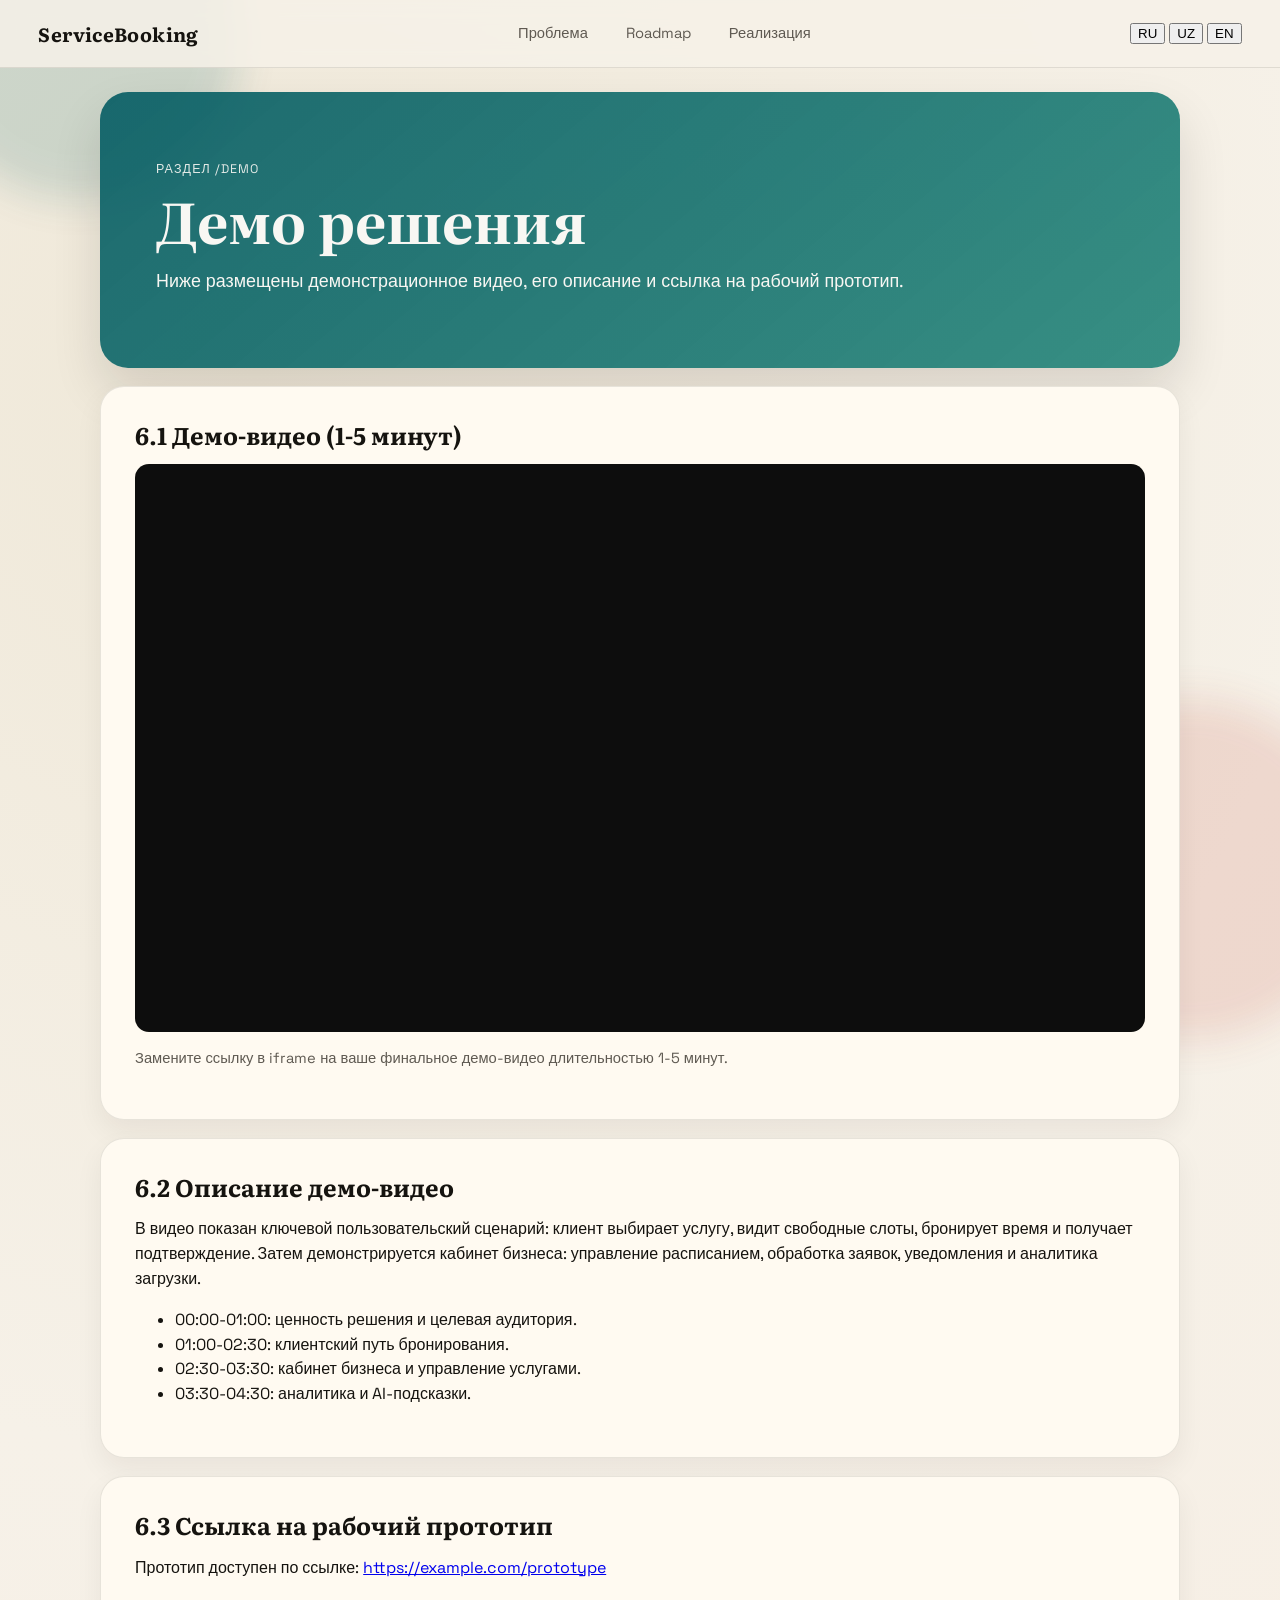
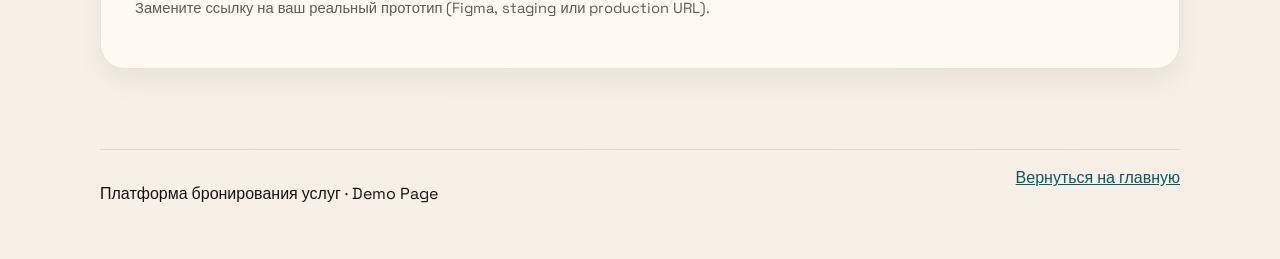
==== demo/index.html @ 70d302da "start" ====
<!doctype html>
<html lang="ru">
  <head>
    <meta charset="UTF-8" />
    <meta name="viewport" content="width=device-width, initial-scale=1.0" />
    <title data-i18n="demo.meta.title">Демо | Платформа бронирования услуг</title>
    <meta name="description" content="Демо-видео и рабочий прототип платформы бронирования услуг." data-i18n-content="demo.meta.description" />
    <link rel="preconnect" href="https://fonts.googleapis.com" />
    <link rel="preconnect" href="https://fonts.gstatic.com" crossorigin />
    <link
      href="https://fonts.googleapis.com/css2?family=Space+Grotesk:wght@400;500;600;700&family=Literata:opsz,wght@7..72,500;7..72,700&display=swap"
      rel="stylesheet"
    />
    <link rel="stylesheet" href="../assets/styles.css" />
  </head>
  <body>
    <div class="bg-shape bg-shape-a"></div>
    <div class="bg-shape bg-shape-b"></div>

    <header class="site-header compact">
      <a class="brand" href="../">ServiceBooking</a>
      <nav class="main-nav">
        <a href="../#problem" data-i18n="demo.nav.problem">Проблема</a>
        <a href="../#roadmap">Roadmap</a>
        <a href="../#implementation" data-i18n="demo.nav.implementation">Реализация</a>
      </nav>
      <div class="lang-switch" aria-label="Language switcher">
        <button class="lang-btn" data-lang="ru" type="button">RU</button>
        <button class="lang-btn" data-lang="uz" type="button">UZ</button>
        <button class="lang-btn" data-lang="en" type="button">EN</button>
      </div>
    </header>

    <main>
      <section class="hero reveal">
        <p class="eyebrow" data-i18n="demo.hero.eyebrow">Раздел /demo</p>
        <h1 data-i18n="demo.hero.title">Демо решения</h1>
        <p class="lead" data-i18n="demo.hero.lead">
          Ниже размещены демонстрационное видео, его описание и ссылка на рабочий прототип.
        </p>
      </section>

      <section class="card reveal">
        <h2 data-i18n="demo.video.h2">6.1 Демо-видео (1–5 минут)</h2>
        <div class="video-wrap">
          <iframe
            src="https://www.youtube.com/embed/dQw4w9WgXcQ"
            title="Демо-видео платформы"
            data-i18n-title="demo.video.iframeTitle"
            allow="accelerometer; autoplay; clipboard-write; encrypted-media; gyroscope; picture-in-picture; web-share"
            referrerpolicy="strict-origin-when-cross-origin"
            allowfullscreen
          ></iframe>
        </div>
        <p class="note" data-i18n="demo.video.note">
          Замените ссылку в iframe на ваше финальное демо-видео длительностью 1–5 минут.
        </p>
      </section>

      <section class="card reveal">
        <h2 data-i18n="demo.desc.h2">6.2 Описание демо-видео</h2>
        <p data-i18n="demo.desc.p">
          В видео показан ключевой пользовательский сценарий: клиент выбирает услугу, видит свободные слоты,
          бронирует время и получает подтверждение. Затем демонстрируется кабинет бизнеса: управление расписанием,
          обработка заявок, уведомления и аналитика загрузки.
        </p>
        <ul>
          <li data-i18n="demo.desc.l1">00:00–01:00: ценность решения и целевая аудитория.</li>
          <li data-i18n="demo.desc.l2">01:00–02:30: клиентский путь бронирования.</li>
          <li data-i18n="demo.desc.l3">02:30–03:30: кабинет бизнеса и управление услугами.</li>
          <li data-i18n="demo.desc.l4">03:30–04:30: аналитика и AI-подсказки.</li>
        </ul>
      </section>

      <section class="card reveal">
        <h2 data-i18n="demo.proto.h2">6.3 Ссылка на рабочий прототип</h2>
        <p data-i18n="demo.proto.p1">
          Прототип доступен по ссылке:
          <a href="https://example.com/prototype" target="_blank" rel="noreferrer">https://example.com/prototype</a>
        </p>
        <p class="note" data-i18n="demo.proto.note">Замените ссылку на ваш реальный прототип (Figma, staging или production URL).</p>
      </section>
    </main>

    <footer class="site-footer">
      <p data-i18n="demo.footer.p">Платформа бронирования услуг · Demo Page</p>
      <a href="../" data-i18n="demo.footer.back">Вернуться на главную</a>
    </footer>

    <script src="../assets/main.js"></script>
  </body>
</html>
---- assets/styles.css ----
:root {
  --bg: #f6f1e8;
  --ink: #15130f;
  --muted: #5f5a52;
  --card: #fffaf1;
  --accent: #045b62;
  --accent-2: #bf3f2f;
  --line: rgba(21, 19, 15, 0.1);
  --shadow: 0 24px 50px rgba(20, 12, 0, 0.12);
}

* {
  box-sizing: border-box;
}

html,
body {
  margin: 0;
  padding: 0;
}

body {
  font-family: "Space Grotesk", "Segoe UI", sans-serif;
  color: var(--ink);
  background: radial-gradient(circle at 20% 20%, #efe8d8 0%, #f6f1e8 60%, #f7efe5 100%);
  min-height: 100vh;
  line-height: 1.55;
  overflow-x: hidden;
}

.bg-shape {
  position: fixed;
  border-radius: 999px;
  filter: blur(20px);
  z-index: -1;
  opacity: 0.7;
}

.bg-shape-a {
  top: -120px;
  left: -80px;
  width: 320px;
  height: 320px;
  background: rgba(4, 91, 98, 0.22);
}

.bg-shape-b {
  right: -80px;
  bottom: -140px;
  width: 340px;
  height: 340px;
  background: rgba(191, 63, 47, 0.2);
}

.site-header {
  position: sticky;
  top: 0;
  backdrop-filter: blur(10px);
  background: rgba(246, 241, 232, 0.86);
  border-bottom: 1px solid var(--line);
  padding: 14px clamp(18px, 3vw, 40px);
  display: flex;
  justify-content: space-between;
  align-items: center;
  z-index: 20;
}

.brand {
  text-decoration: none;
  color: var(--ink);
  font-family: "Literata", serif;
  font-size: clamp(1.1rem, 1.5vw, 1.35rem);
  font-weight: 700;
  letter-spacing: 0.02em;
}

.main-nav {
  display: flex;
  gap: 12px;
  flex-wrap: wrap;
}

.main-nav a {
  color: var(--muted);
  text-decoration: none;
  font-size: 0.92rem;
  border: 1px solid transparent;
  border-radius: 999px;
  padding: 7px 12px;
  transition: 220ms ease;
}

.main-nav a:hover {
  color: var(--ink);
  border-color: var(--line);
  background: rgba(255, 250, 241, 0.8);
}

.demo-link {
  color: var(--card) !important;
  background: var(--accent);
}

main {
  width: min(1080px, 92vw);
  margin: 24px auto 80px;
  display: grid;
  gap: 18px;
}

.hero {
  background: linear-gradient(140deg, rgba(4, 91, 98, 0.9), rgba(8, 119, 107, 0.8));
  color: #f8f7f3;
  padding: clamp(28px, 5vw, 56px);
  border-radius: 28px;
  box-shadow: var(--shadow);
}

.eyebrow {
  text-transform: uppercase;
  letter-spacing: 0.09em;
  font-size: 0.78rem;
  margin-bottom: 6px;
  opacity: 0.9;
}

h1,
h2,
h3 {
  line-height: 1.2;
}

h1 {
  font-family: "Literata", serif;
  font-size: clamp(1.95rem, 4.4vw, 3.5rem);
  margin: 0;
}

.lead {
  max-width: 70ch;
  font-size: clamp(1rem, 1.4vw, 1.2rem);
  margin-top: 14px;
}

.hero-actions {
  display: flex;
  flex-wrap: wrap;
  gap: 12px;
  margin-top: 22px;
}

.btn {
  display: inline-block;
  border-radius: 999px;
  padding: 10px 18px;
  text-decoration: none;
  border: 1px solid transparent;
  font-weight: 600;
  transition: transform 180ms ease, background 180ms ease;
  cursor: pointer;
}

.btn:hover {
  transform: translateY(-2px);
}

.btn-primary {
  background: #f8f6ee;
  color: #0f2b2f;
}

.btn-ghost {
  color: var(--ink);
  background: transparent;
  border-color: var(--line);
}

.btn-small {
  font-size: 0.9rem;
  margin-top: 10px;
}

.card {
  border-radius: 24px;
  background: var(--card);
  border: 1px solid var(--line);
  padding: clamp(18px, 3.2vw, 34px);
  box-shadow: 0 12px 28px rgba(38, 25, 0, 0.06);
}

.card h2 {
  margin-top: 0;
  margin-bottom: 14px;
  font-family: "Literata", serif;
}

.grid {
  display: grid;
  gap: 14px;
}

.two-cols {
  grid-template-columns: repeat(2, minmax(0, 1fr));
}

.four-cols {
  grid-template-columns: repeat(4, minmax(0, 1fr));
}

.grid article {
  background: #fffcf4;
  border: 1px solid var(--line);
  border-radius: 18px;
  padding: 16px;
}

.solution {
  border-left: 3px solid var(--accent-2);
  margin: 10px 0 0;
  padding-left: 10px;
  font-weight: 600;
}

.member a {
  color: var(--accent);
  font-weight: 600;
}

.check-list {
  margin: 0;
  padding-left: 20px;
  display: grid;
  gap: 8px;
}

.timeline {
  display: grid;
  grid-template-columns: repeat(4, minmax(0, 1fr));
  gap: 10px;
}

.timeline article {
  background: linear-gradient(180deg, #fffbf0 0%, #fff7e5 100%);
  border: 1px solid var(--line);
  border-radius: 16px;
  padding: 14px;
}

.phase {
  margin: 0;
  font-size: 0.85rem;
  color: var(--accent-2);
  text-transform: uppercase;
  letter-spacing: 0.06em;
}

pre {
  background: #12120f;
  color: #d6f9ff;
  border-radius: 12px;
  padding: 12px;
  overflow-x: auto;
}

.chat-box {
  border: 1px dashed var(--line);
  border-radius: 12px;
  padding: 10px;
  background: #fffdf8;
}

.chat-controls {
  margin-top: 10px;
  display: flex;
  flex-wrap: wrap;
  gap: 8px;
}

.video-wrap {
  position: relative;
  width: 100%;
  border-radius: 14px;
  overflow: hidden;
  border: 1px solid var(--line);
  aspect-ratio: 16 / 9;
  background: #0d0d0d;
}

.video-wrap iframe {
  width: 100%;
  height: 100%;
  border: 0;
}

.note {
  color: var(--muted);
  font-size: 0.92rem;
}

.site-footer {
  width: min(1080px, 92vw);
  margin: 0 auto 36px;
  border-top: 1px solid var(--line);
  padding-top: 16px;
  display: flex;
  justify-content: space-between;
  gap: 12px;
  flex-wrap: wrap;
}

.site-footer a {
  color: var(--accent);
}

.reveal {
  opacity: 0;
  transform: translateY(18px);
  animation: rise 650ms ease forwards;
}

.reveal:nth-of-type(2) {
  animation-delay: 80ms;
}

.reveal:nth-of-type(3) {
  animation-delay: 140ms;
}

.reveal:nth-of-type(4) {
  animation-delay: 200ms;
}

.reveal:nth-of-type(5) {
  animation-delay: 260ms;
}

.reveal:nth-of-type(6) {
  animation-delay: 320ms;
}

@keyframes rise {
  to {
    opacity: 1;
    transform: translateY(0);
  }
}

@media (max-width: 1080px) {
  .four-cols {
    grid-template-columns: repeat(2, minmax(0, 1fr));
  }

  .timeline {
    grid-template-columns: repeat(2, minmax(0, 1fr));
  }
}

@media (max-width: 760px) {
  .site-header {
    position: static;
  }

  .two-cols,
  .four-cols,
  .timeline {
    grid-template-columns: 1fr;
  }

  .main-nav {
    gap: 8px;
  }

  .main-nav a {
    padding: 6px 10px;
    font-size: 0.84rem;
  }
}
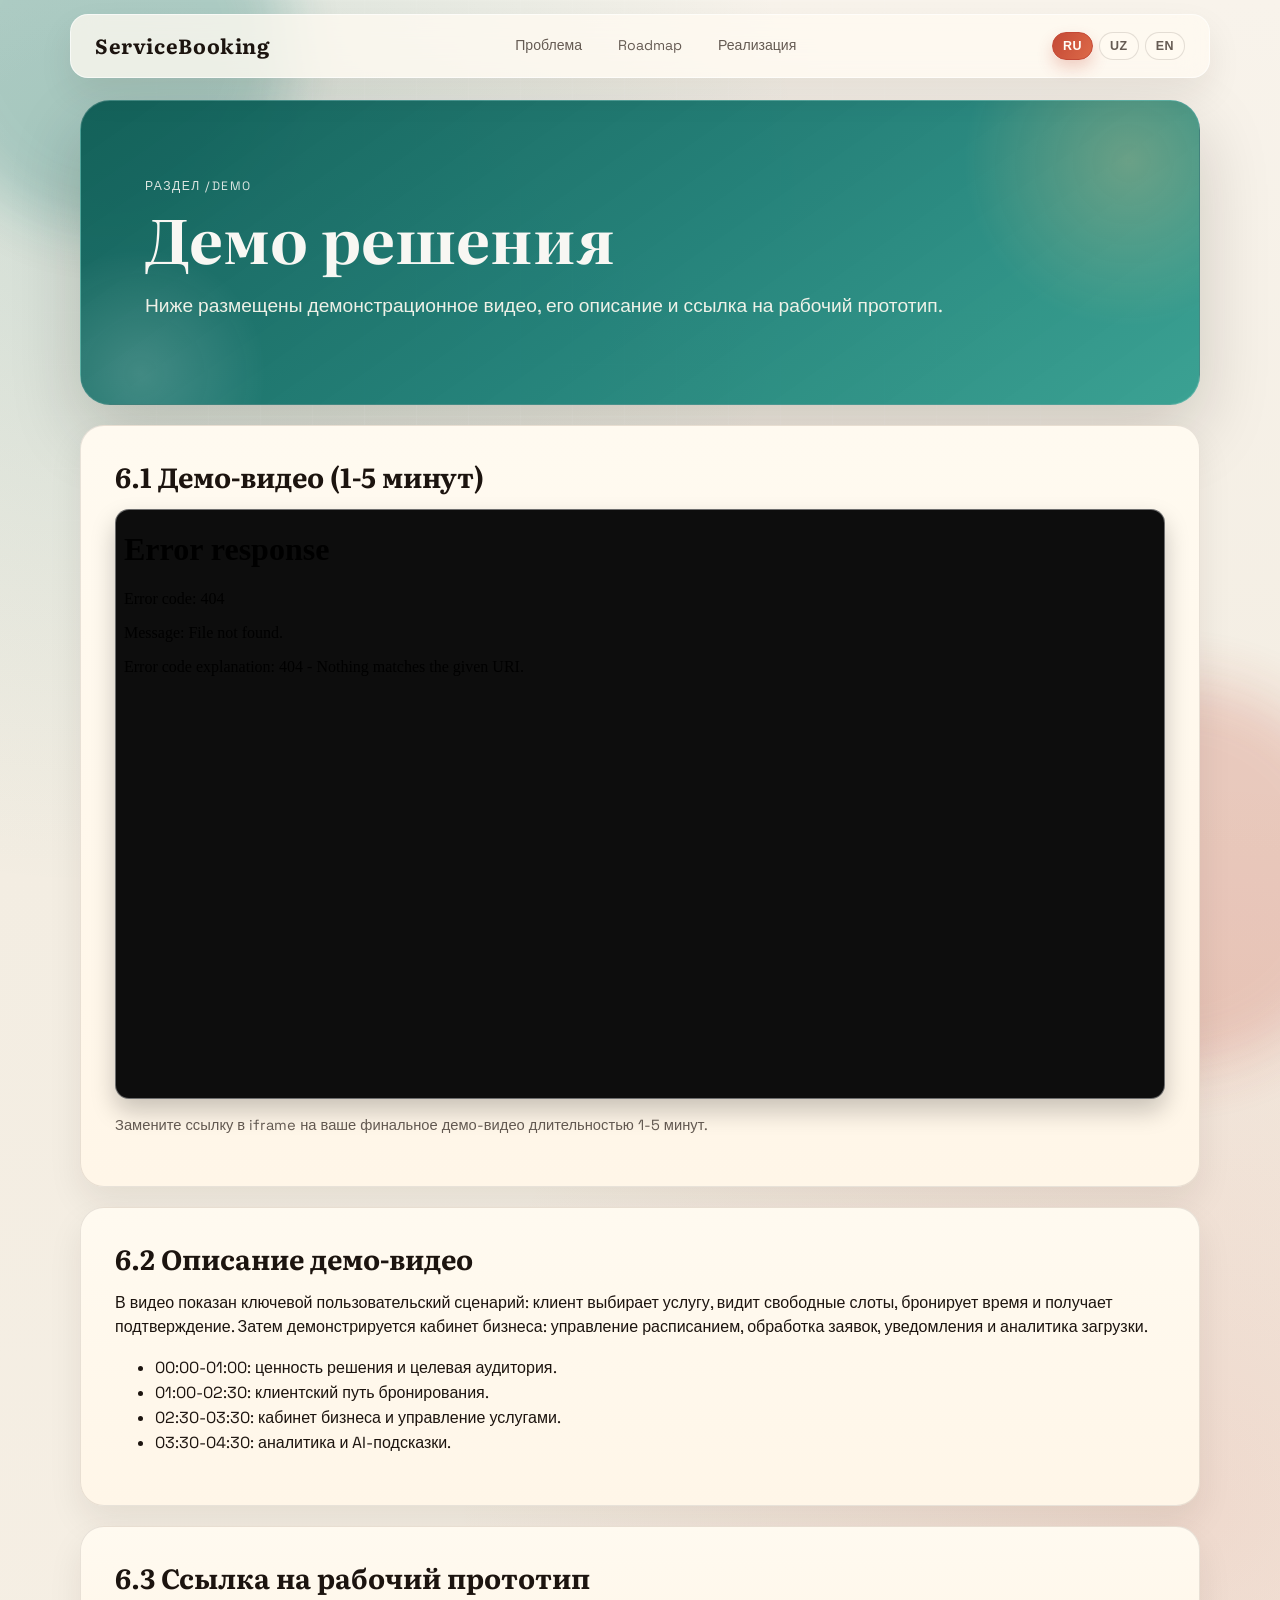
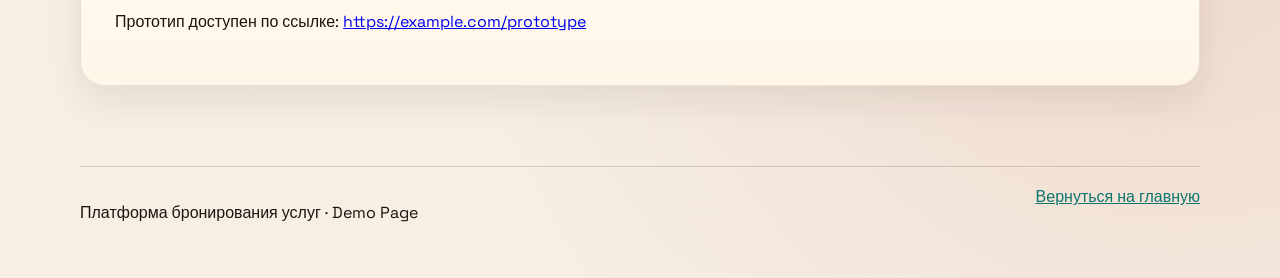
==== commit 57023e7e: "start" ====
--- a/demo/index.html
+++ b/demo/index.html
@@ -44,7 +44,7 @@
         <h2 data-i18n="demo.video.h2">6.1 Демо-видео (1–5 минут)</h2>
         <div class="video-wrap">
           <iframe
-            src="https://www.youtube.com/embed/dQw4w9WgXcQ"
+            src="../0419.mp4"
             title="Демо-видео платформы"
             data-i18n-title="demo.video.iframeTitle"
             allow="accelerometer; autoplay; clipboard-write; encrypted-media; gyroscope; picture-in-picture; web-share"
@@ -78,7 +78,6 @@
           Прототип доступен по ссылке:
           <a href="https://example.com/prototype" target="_blank" rel="noreferrer">https://example.com/prototype</a>
         </p>
-        <p class="note" data-i18n="demo.proto.note">Замените ссылку на ваш реальный прототип (Figma, staging или production URL).</p>
       </section>
     </main>
 
--- a/assets/styles.css
+++ b/assets/styles.css
@@ -1,12 +1,15 @@
 :root {
-  --bg: #f6f1e8;
-  --ink: #15130f;
-  --muted: #5f5a52;
-  --card: #fffaf1;
-  --accent: #045b62;
-  --accent-2: #bf3f2f;
-  --line: rgba(21, 19, 15, 0.1);
-  --shadow: 0 24px 50px rgba(20, 12, 0, 0.12);
+  --bg: #f3ede2;
+  --ink: #1c140f;
+  --muted: #655b53;
+  --card: #fffaf0;
+  --card-strong: #fff6e8;
+  --accent: #0f766e;
+  --accent-2: #c44936;
+  --accent-3: #f39b2d;
+  --line: rgba(31, 18, 10, 0.1);
+  --shadow-soft: 0 16px 34px rgba(32, 20, 4, 0.08);
+  --shadow-strong: 0 28px 70px rgba(21, 14, 3, 0.18);
 }
 
 * {
@@ -22,56 +25,77 @@
 body {
   font-family: "Space Grotesk", "Segoe UI", sans-serif;
   color: var(--ink);
-  background: radial-gradient(circle at 20% 20%, #efe8d8 0%, #f6f1e8 60%, #f7efe5 100%);
+  background:
+    radial-gradient(circle at 8% 10%, rgba(15, 118, 110, 0.16) 0%, rgba(15, 118, 110, 0) 34%),
+    radial-gradient(circle at 92% 80%, rgba(196, 73, 54, 0.13) 0%, rgba(196, 73, 54, 0) 38%),
+    linear-gradient(180deg, #f8f3eb 0%, #f3ede2 46%, #f6efe4 100%);
   min-height: 100vh;
   line-height: 1.55;
   overflow-x: hidden;
 }
 
+body::before {
+  content: "";
+  position: fixed;
+  inset: 0;
+  pointer-events: none;
+  background-image: linear-gradient(to right, rgba(255, 255, 255, 0.12) 1px, transparent 1px),
+    linear-gradient(to bottom, rgba(255, 255, 255, 0.12) 1px, transparent 1px);
+  background-size: 52px 52px;
+  mask-image: radial-gradient(circle at center, black 35%, transparent 90%);
+  z-index: -2;
+}
+
 .bg-shape {
   position: fixed;
   border-radius: 999px;
-  filter: blur(20px);
+  filter: blur(28px);
   z-index: -1;
-  opacity: 0.7;
+  opacity: 0.9;
+  animation: floatBlob 14s ease-in-out infinite;
 }
 
 .bg-shape-a {
-  top: -120px;
-  left: -80px;
-  width: 320px;
-  height: 320px;
-  background: rgba(4, 91, 98, 0.22);
+  top: -130px;
+  left: -70px;
+  width: 360px;
+  height: 360px;
+  background: rgba(15, 118, 110, 0.26);
 }
 
 .bg-shape-b {
-  right: -80px;
-  bottom: -140px;
-  width: 340px;
-  height: 340px;
-  background: rgba(191, 63, 47, 0.2);
+  right: -90px;
+  bottom: -170px;
+  width: 390px;
+  height: 390px;
+  background: rgba(196, 73, 54, 0.24);
+  animation-delay: 1.5s;
 }
 
 .site-header {
   position: sticky;
-  top: 0;
-  backdrop-filter: blur(10px);
-  background: rgba(246, 241, 232, 0.86);
-  border-bottom: 1px solid var(--line);
-  padding: 14px clamp(18px, 3vw, 40px);
+  top: 10px;
+  width: min(1140px, 94vw);
+  margin: 14px auto 0;
+  backdrop-filter: blur(14px);
+  background: rgba(255, 250, 241, 0.78);
+  border: 1px solid rgba(255, 255, 255, 0.6);
+  border-radius: 18px;
+  padding: 12px clamp(14px, 2vw, 24px);
   display: flex;
   justify-content: space-between;
   align-items: center;
   z-index: 20;
+  box-shadow: var(--shadow-soft);
 }
 
 .brand {
   text-decoration: none;
   color: var(--ink);
   font-family: "Literata", serif;
-  font-size: clamp(1.1rem, 1.5vw, 1.35rem);
+  font-size: clamp(1.1rem, 1.6vw, 1.4rem);
   font-weight: 700;
-  letter-spacing: 0.02em;
+  letter-spacing: 0.03em;
 }
 
 .main-nav {
@@ -83,45 +107,105 @@
 .main-nav a {
   color: var(--muted);
   text-decoration: none;
-  font-size: 0.92rem;
-  border: 1px solid transparent;
+  font-size: 0.88rem;
+  border: 1px solid rgba(255, 255, 255, 0);
   border-radius: 999px;
-  padding: 7px 12px;
-  transition: 220ms ease;
+  padding: 7px 11px;
+  transition: all 220ms ease;
 }
 
 .main-nav a:hover {
   color: var(--ink);
-  border-color: var(--line);
-  background: rgba(255, 250, 241, 0.8);
+  border-color: rgba(255, 255, 255, 0.7);
+  background: rgba(255, 255, 255, 0.7);
 }
 
 .demo-link {
-  color: var(--card) !important;
-  background: var(--accent);
+  color: #fffef7 !important;
+  background: linear-gradient(120deg, #0f766e, #149a89);
+  box-shadow: 0 10px 20px rgba(20, 154, 137, 0.25);
+}
+
+.lang-switch {
+  display: flex;
+  gap: 6px;
+  margin-left: 10px;
+}
+
+.lang-btn {
+  border: 1px solid rgba(27, 20, 14, 0.12);
+  background: rgba(255, 250, 241, 0.88);
+  color: var(--muted);
+  border-radius: 999px;
+  font-size: 0.78rem;
+  font-weight: 700;
+  letter-spacing: 0.04em;
+  padding: 6px 10px;
+  cursor: pointer;
+  transition: 180ms ease;
+}
+
+.lang-btn:hover {
+  color: var(--ink);
+  transform: translateY(-1px);
+}
+
+.lang-btn.active {
+  color: #fffdf7;
+  background: linear-gradient(120deg, #c44936, #dd6a48);
+  border-color: #c44936;
+  box-shadow: 0 8px 16px rgba(196, 73, 54, 0.24);
 }
 
 main {
-  width: min(1080px, 92vw);
-  margin: 24px auto 80px;
+  width: min(1120px, 94vw);
+  margin: 22px auto 80px;
   display: grid;
-  gap: 18px;
+  gap: 20px;
 }
 
 .hero {
-  background: linear-gradient(140deg, rgba(4, 91, 98, 0.9), rgba(8, 119, 107, 0.8));
+  position: relative;
+  overflow: hidden;
+  isolation: isolate;
+  background: linear-gradient(145deg, rgba(14, 92, 85, 0.96), rgba(15, 118, 110, 0.9) 52%, rgba(26, 148, 132, 0.85));
   color: #f8f7f3;
-  padding: clamp(28px, 5vw, 56px);
-  border-radius: 28px;
-  box-shadow: var(--shadow);
+  padding: clamp(30px, 5vw, 64px);
+  border-radius: 30px;
+  box-shadow: var(--shadow-strong);
+  border: 1px solid rgba(255, 255, 255, 0.18);
+}
+
+.hero::before {
+  content: "";
+  position: absolute;
+  width: 360px;
+  height: 360px;
+  right: -110px;
+  top: -120px;
+  border-radius: 50%;
+  background: radial-gradient(circle, rgba(255, 200, 137, 0.28) 0%, rgba(255, 200, 137, 0) 65%);
+  z-index: -1;
+}
+
+.hero::after {
+  content: "";
+  position: absolute;
+  width: 260px;
+  height: 260px;
+  left: -70px;
+  bottom: -100px;
+  border-radius: 50%;
+  background: radial-gradient(circle, rgba(255, 255, 255, 0.16) 0%, rgba(255, 255, 255, 0) 68%);
+  z-index: -1;
 }
 
 .eyebrow {
   text-transform: uppercase;
-  letter-spacing: 0.09em;
-  font-size: 0.78rem;
+  letter-spacing: 0.12em;
+  font-size: 0.76rem;
   margin-bottom: 6px;
-  opacity: 0.9;
+  opacity: 0.88;
 }
 
 h1,
@@ -132,21 +216,23 @@
 
 h1 {
   font-family: "Literata", serif;
-  font-size: clamp(1.95rem, 4.4vw, 3.5rem);
+  font-size: clamp(2rem, 4.8vw, 3.8rem);
   margin: 0;
+  max-width: 15ch;
 }
 
 .lead {
-  max-width: 70ch;
-  font-size: clamp(1rem, 1.4vw, 1.2rem);
-  margin-top: 14px;
+  max-width: 68ch;
+  font-size: clamp(1rem, 1.5vw, 1.24rem);
+  margin-top: 16px;
+  color: rgba(255, 251, 241, 0.92);
 }
 
 .hero-actions {
   display: flex;
   flex-wrap: wrap;
-  gap: 12px;
-  margin-top: 22px;
+  gap: 10px;
+  margin-top: 24px;
 }
 
 .btn {
@@ -156,7 +242,7 @@
   text-decoration: none;
   border: 1px solid transparent;
   font-weight: 600;
-  transition: transform 180ms ease, background 180ms ease;
+  transition: transform 180ms ease, background 180ms ease, box-shadow 180ms ease;
   cursor: pointer;
 }
 
@@ -165,14 +251,15 @@
 }
 
 .btn-primary {
-  background: #f8f6ee;
-  color: #0f2b2f;
+  background: linear-gradient(120deg, #fff7e7, #ffe8b8);
+  color: #2a1a08;
+  box-shadow: 0 10px 20px rgba(255, 213, 133, 0.26);
 }
 
 .btn-ghost {
-  color: var(--ink);
-  background: transparent;
-  border-color: var(--line);
+  color: #fff9ee;
+  background: rgba(255, 255, 255, 0.08);
+  border-color: rgba(255, 255, 255, 0.28);
 }
 
 .btn-small {
@@ -182,21 +269,29 @@
 
 .card {
   border-radius: 24px;
-  background: var(--card);
+  background: linear-gradient(180deg, var(--card) 0%, var(--card-strong) 100%);
   border: 1px solid var(--line);
   padding: clamp(18px, 3.2vw, 34px);
-  box-shadow: 0 12px 28px rgba(38, 25, 0, 0.06);
+  box-shadow: var(--shadow-soft);
+  transition: transform 230ms ease, box-shadow 230ms ease, border-color 230ms ease;
+}
+
+.card:hover {
+  transform: translateY(-3px);
+  box-shadow: 0 22px 42px rgba(32, 21, 6, 0.11);
+  border-color: rgba(15, 118, 110, 0.22);
 }
 
 .card h2 {
   margin-top: 0;
-  margin-bottom: 14px;
+  margin-bottom: 16px;
   font-family: "Literata", serif;
+  font-size: clamp(1.3rem, 2.2vw, 1.72rem);
 }
 
 .grid {
   display: grid;
-  gap: 14px;
+  gap: 15px;
 }
 
 .two-cols {
@@ -208,17 +303,24 @@
 }
 
 .grid article {
-  background: #fffcf4;
-  border: 1px solid var(--line);
+  background: linear-gradient(180deg, #fffdfa 0%, #fff7eb 100%);
+  border: 1px solid rgba(61, 40, 19, 0.1);
   border-radius: 18px;
-  padding: 16px;
+  padding: 17px;
+  transition: transform 200ms ease, box-shadow 200ms ease;
+}
+
+.grid article:hover {
+  transform: translateY(-2px);
+  box-shadow: 0 12px 24px rgba(43, 26, 4, 0.09);
 }
 
 .solution {
   border-left: 3px solid var(--accent-2);
-  margin: 10px 0 0;
-  padding-left: 10px;
+  margin: 12px 0 0;
+  padding-left: 11px;
   font-weight: 600;
+  color: #6e2b20;
 }
 
 .member a {
@@ -230,20 +332,37 @@
   margin: 0;
   padding-left: 20px;
   display: grid;
-  gap: 8px;
+  gap: 10px;
+}
+
+.check-list li::marker {
+  color: var(--accent);
 }
 
 .timeline {
   display: grid;
   grid-template-columns: repeat(4, minmax(0, 1fr));
-  gap: 10px;
+  gap: 12px;
 }
 
 .timeline article {
-  background: linear-gradient(180deg, #fffbf0 0%, #fff7e5 100%);
-  border: 1px solid var(--line);
+  background: linear-gradient(160deg, #fffcef 0%, #fff3da 100%);
+  border: 1px solid rgba(79, 48, 11, 0.1);
   border-radius: 16px;
-  padding: 14px;
+  padding: 15px;
+  position: relative;
+}
+
+.timeline article::before {
+  content: "";
+  position: absolute;
+  top: 14px;
+  right: 14px;
+  width: 9px;
+  height: 9px;
+  border-radius: 50%;
+  background: var(--accent-3);
+  box-shadow: 0 0 0 5px rgba(243, 155, 45, 0.16);
 }
 
 .phase {
@@ -252,20 +371,22 @@
   color: var(--accent-2);
   text-transform: uppercase;
   letter-spacing: 0.06em;
+  font-weight: 700;
 }
 
 pre {
-  background: #12120f;
-  color: #d6f9ff;
+  background: #171612;
+  color: #d8fff7;
+  border-radius: 12px;
+  padding: 14px;
+  overflow-x: auto;
+  border: 1px solid rgba(165, 249, 230, 0.14);
+}
+
+.chat-box {
+  border: 1px dashed rgba(15, 118, 110, 0.38);
   border-radius: 12px;
   padding: 12px;
-  overflow-x: auto;
-}
-
-.chat-box {
-  border: 1px dashed var(--line);
-  border-radius: 12px;
-  padding: 10px;
   background: #fffdf8;
 }
 
@@ -281,9 +402,10 @@
   width: 100%;
   border-radius: 14px;
   overflow: hidden;
-  border: 1px solid var(--line);
+  border: 1px solid rgba(255, 255, 255, 0.4);
   aspect-ratio: 16 / 9;
   background: #0d0d0d;
+  box-shadow: 0 12px 24px rgba(7, 7, 7, 0.22);
 }
 
 .video-wrap iframe {
@@ -298,10 +420,10 @@
 }
 
 .site-footer {
-  width: min(1080px, 92vw);
+  width: min(1120px, 94vw);
   margin: 0 auto 36px;
-  border-top: 1px solid var(--line);
-  padding-top: 16px;
+  border-top: 1px solid rgba(25, 16, 9, 0.14);
+  padding-top: 18px;
   display: flex;
   justify-content: space-between;
   gap: 12px;
@@ -314,7 +436,7 @@
 
 .reveal {
   opacity: 0;
-  transform: translateY(18px);
+  transform: translateY(16px);
   animation: rise 650ms ease forwards;
 }
 
@@ -345,6 +467,18 @@
   }
 }
 
+@keyframes floatBlob {
+  0% {
+    transform: translate(0, 0) scale(1);
+  }
+  50% {
+    transform: translate(18px, -16px) scale(1.05);
+  }
+  100% {
+    transform: translate(0, 0) scale(1);
+  }
+}
+
 @media (max-width: 1080px) {
   .four-cols {
     grid-template-columns: repeat(2, minmax(0, 1fr));
@@ -358,6 +492,14 @@
 @media (max-width: 760px) {
   .site-header {
     position: static;
+    align-items: flex-start;
+    flex-direction: column;
+    gap: 10px;
+    margin-top: 10px;
+  }
+
+  .hero {
+    border-radius: 22px;
   }
 
   .two-cols,
@@ -374,4 +516,8 @@
     padding: 6px 10px;
     font-size: 0.84rem;
   }
-}
+
+  .lang-switch {
+    margin-left: 0;
+  }
+}
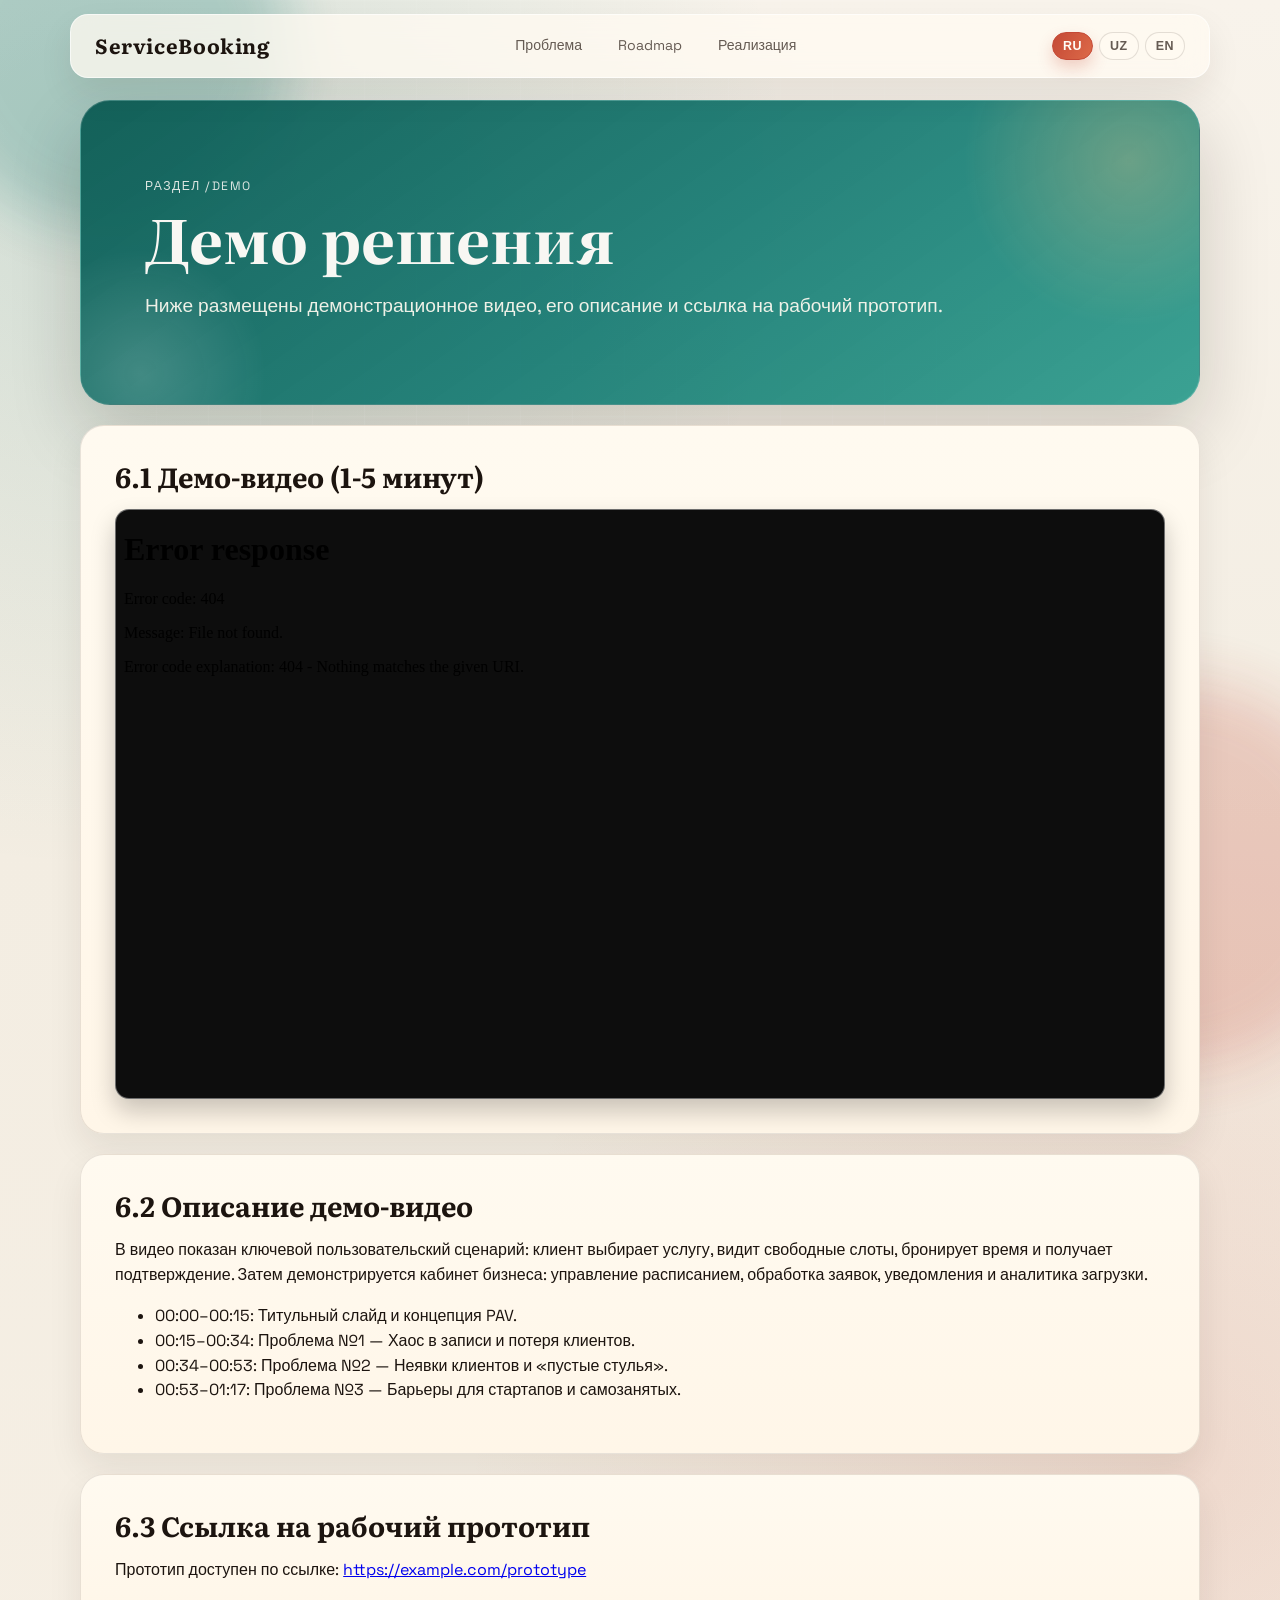
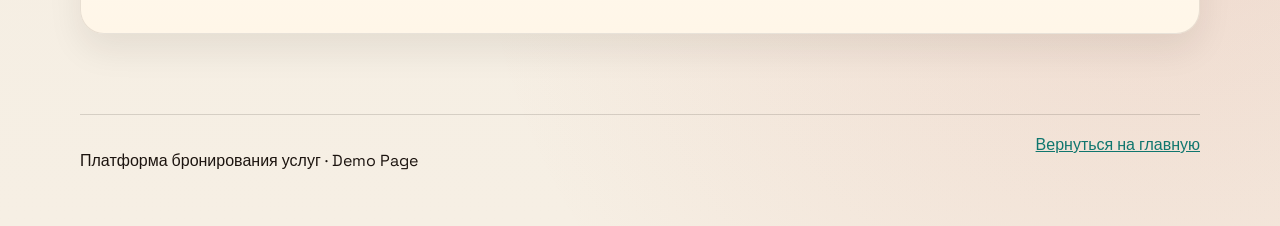
==== commit b30e5856: "start" ====
--- a/demo/index.html
+++ b/demo/index.html
@@ -3,8 +3,14 @@
   <head>
     <meta charset="UTF-8" />
     <meta name="viewport" content="width=device-width, initial-scale=1.0" />
-    <title data-i18n="demo.meta.title">Демо | Платформа бронирования услуг</title>
-    <meta name="description" content="Демо-видео и рабочий прототип платформы бронирования услуг." data-i18n-content="demo.meta.description" />
+    <title data-i18n="demo.meta.title">
+      Демо | Платформа бронирования услуг
+    </title>
+    <meta
+      name="description"
+      content="Демо-видео и рабочий прототип платформы бронирования услуг."
+      data-i18n-content="demo.meta.description"
+    />
     <link rel="preconnect" href="https://fonts.googleapis.com" />
     <link rel="preconnect" href="https://fonts.gstatic.com" crossorigin />
     <link
@@ -22,7 +28,9 @@
       <nav class="main-nav">
         <a href="../#problem" data-i18n="demo.nav.problem">Проблема</a>
         <a href="../#roadmap">Roadmap</a>
-        <a href="../#implementation" data-i18n="demo.nav.implementation">Реализация</a>
+        <a href="../#implementation" data-i18n="demo.nav.implementation"
+          >Реализация</a
+        >
       </nav>
       <div class="lang-switch" aria-label="Language switcher">
         <button class="lang-btn" data-lang="ru" type="button">RU</button>
@@ -36,7 +44,8 @@
         <p class="eyebrow" data-i18n="demo.hero.eyebrow">Раздел /demo</p>
         <h1 data-i18n="demo.hero.title">Демо решения</h1>
         <p class="lead" data-i18n="demo.hero.lead">
-          Ниже размещены демонстрационное видео, его описание и ссылка на рабочий прототип.
+          Ниже размещены демонстрационное видео, его описание и ссылка на
+          рабочий прототип.
         </p>
       </section>
 
@@ -47,28 +56,42 @@
             src="../0419.mp4"
             title="Демо-видео платформы"
             data-i18n-title="demo.video.iframeTitle"
-            allow="accelerometer; autoplay; clipboard-write; encrypted-media; gyroscope; picture-in-picture; web-share"
+            allow="
+              accelerometer;
+              autoplay;
+              clipboard-write;
+              encrypted-media;
+              gyroscope;
+              picture-in-picture;
+              web-share;
+            "
             referrerpolicy="strict-origin-when-cross-origin"
             allowfullscreen
           ></iframe>
         </div>
-        <p class="note" data-i18n="demo.video.note">
-          Замените ссылку в iframe на ваше финальное демо-видео длительностью 1–5 минут.
-        </p>
       </section>
 
       <section class="card reveal">
         <h2 data-i18n="demo.desc.h2">6.2 Описание демо-видео</h2>
         <p data-i18n="demo.desc.p">
-          В видео показан ключевой пользовательский сценарий: клиент выбирает услугу, видит свободные слоты,
-          бронирует время и получает подтверждение. Затем демонстрируется кабинет бизнеса: управление расписанием,
-          обработка заявок, уведомления и аналитика загрузки.
+          В видео показан ключевой пользовательский сценарий: клиент выбирает
+          услугу, видит свободные слоты, бронирует время и получает
+          подтверждение. Затем демонстрируется кабинет бизнеса: управление
+          расписанием, обработка заявок, уведомления и аналитика загрузки.
         </p>
         <ul>
-          <li data-i18n="demo.desc.l1">00:00–01:00: ценность решения и целевая аудитория.</li>
-          <li data-i18n="demo.desc.l2">01:00–02:30: клиентский путь бронирования.</li>
-          <li data-i18n="demo.desc.l3">02:30–03:30: кабинет бизнеса и управление услугами.</li>
-          <li data-i18n="demo.desc.l4">03:30–04:30: аналитика и AI-подсказки.</li>
+          <li data-i18n="demo.desc.l1">
+            00:00–01:00: ценность решения и целевая аудитория.
+          </li>
+          <li data-i18n="demo.desc.l2">
+            01:00–02:30: клиентский путь бронирования.
+          </li>
+          <li data-i18n="demo.desc.l3">
+            02:30–03:30: кабинет бизнеса и управление услугами.
+          </li>
+          <li data-i18n="demo.desc.l4">
+            03:30–04:30: аналитика и AI-подсказки.
+          </li>
         </ul>
       </section>
 
@@ -76,7 +99,8 @@
         <h2 data-i18n="demo.proto.h2">6.3 Ссылка на рабочий прототип</h2>
         <p data-i18n="demo.proto.p1">
           Прототип доступен по ссылке:
-          <a href="https://example.com/prototype" target="_blank" rel="noreferrer">https://example.com/prototype</a>
+          <a href="https://2-bpi.vercel.app/" target="_blank" rel="noreferrer"
+            >https://2-bpi.vercel.app/</a>
         </p>
       </section>
     </main>
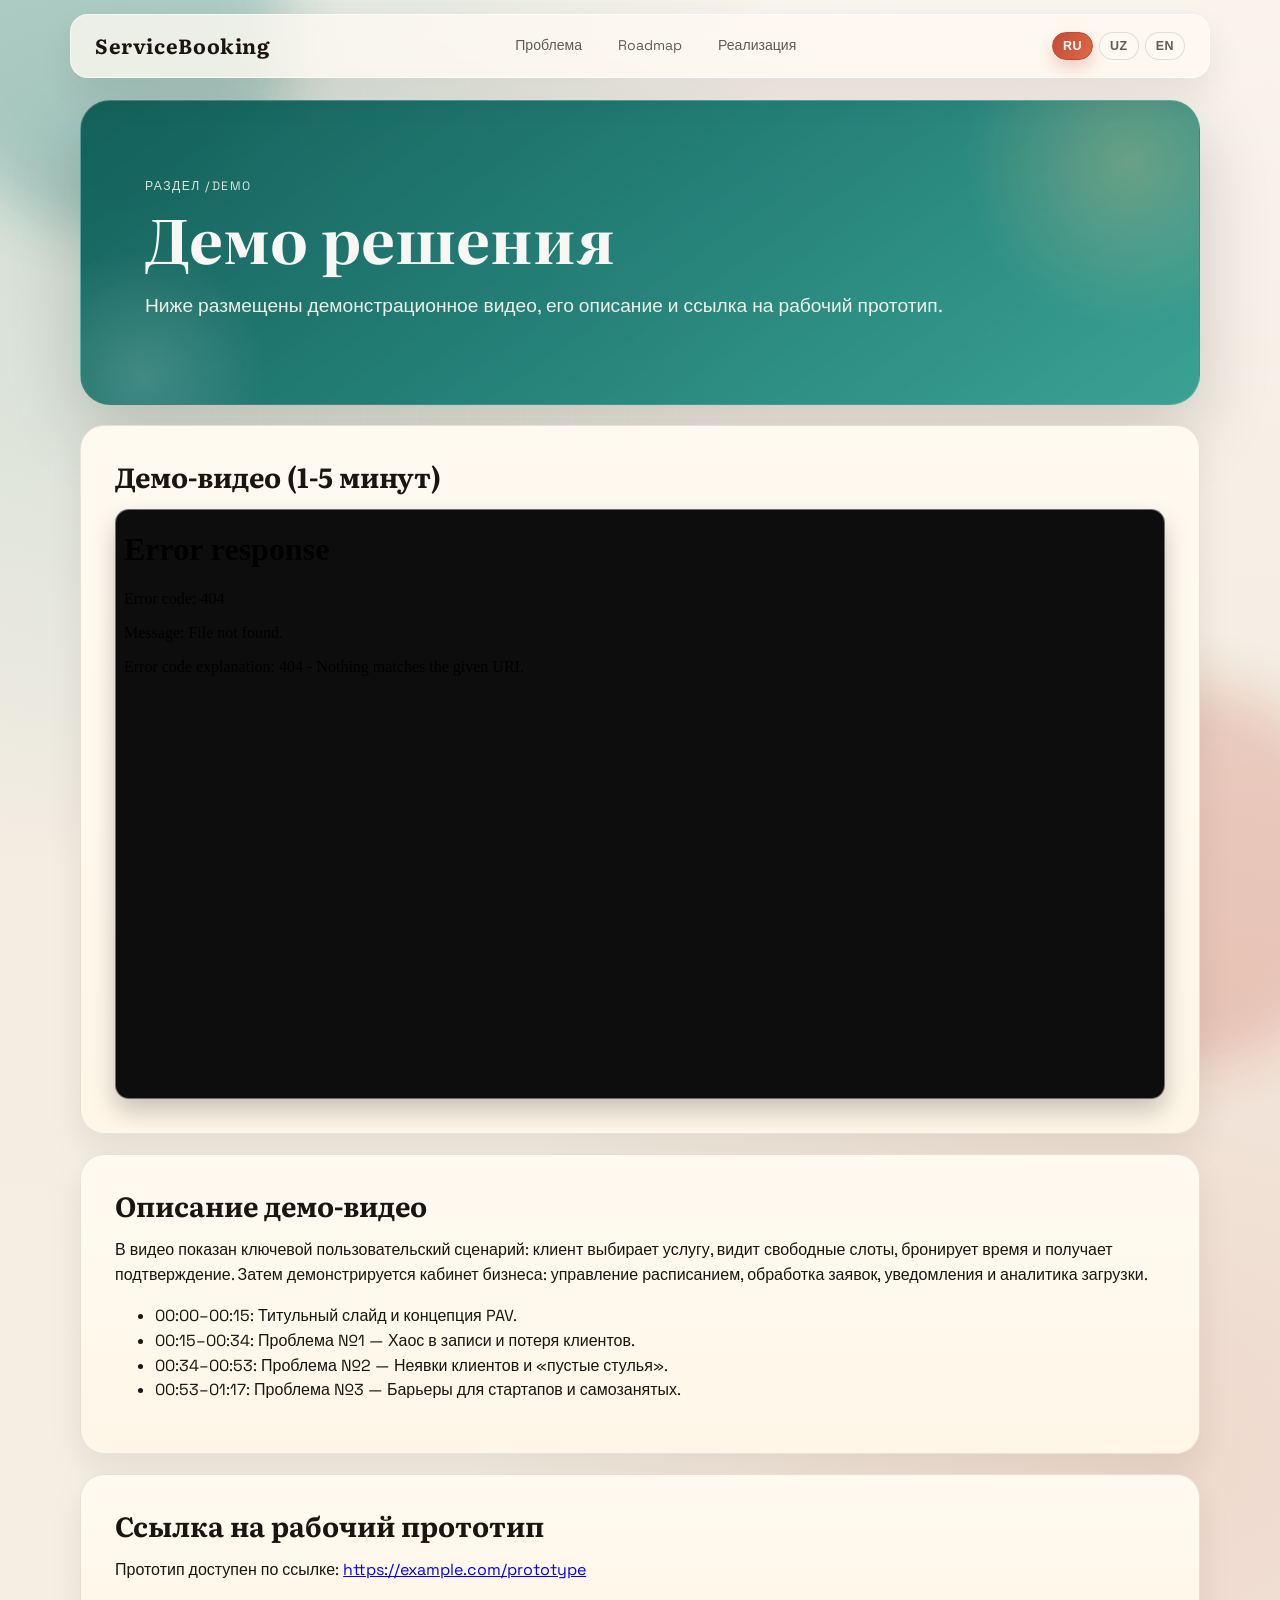
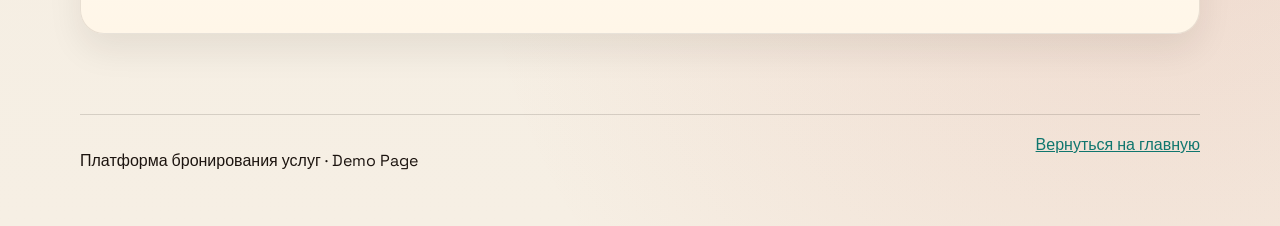
==== commit ddccb368: "start" ====
--- a/demo/index.html
+++ b/demo/index.html
@@ -50,7 +50,7 @@
       </section>
 
       <section class="card reveal">
-        <h2 data-i18n="demo.video.h2">6.1 Демо-видео (1–5 минут)</h2>
+        <h2 data-i18n="demo.video.h2">Демо-видео</h2>
         <div class="video-wrap">
           <iframe
             src="../0419.mp4"
@@ -72,7 +72,7 @@
       </section>
 
       <section class="card reveal">
-        <h2 data-i18n="demo.desc.h2">6.2 Описание демо-видео</h2>
+        <h2 data-i18n="demo.desc.h2">Описание демо-видео</h2>
         <p data-i18n="demo.desc.p">
           В видео показан ключевой пользовательский сценарий: клиент выбирает
           услугу, видит свободные слоты, бронирует время и получает
@@ -96,7 +96,7 @@
       </section>
 
       <section class="card reveal">
-        <h2 data-i18n="demo.proto.h2">6.3 Ссылка на рабочий прототип</h2>
+        <h2 data-i18n="demo.proto.h2">Ссылка на рабочий прототип</h2>
         <p data-i18n="demo.proto.p1">
           Прототип доступен по ссылке:
           <a href="https://2-bpi.vercel.app/" target="_blank" rel="noreferrer"
--- a/assets/styles.css
+++ b/assets/styles.css
@@ -20,6 +20,11 @@
 body {
   margin: 0;
   padding: 0;
+}
+
+html {
+  scroll-behavior: smooth;
+  scroll-padding-top: 112px;
 }
 
 body {
@@ -120,6 +125,13 @@
   background: rgba(255, 255, 255, 0.7);
 }
 
+.main-nav a.is-active {
+  color: #fffef7;
+  background: linear-gradient(120deg, #0f766e, #149a89);
+  border-color: rgba(20, 154, 137, 0.7);
+  box-shadow: 0 10px 22px rgba(20, 154, 137, 0.26);
+}
+
 .demo-link {
   color: #fffef7 !important;
   background: linear-gradient(120deg, #0f766e, #149a89);
@@ -282,6 +294,10 @@
   border-color: rgba(15, 118, 110, 0.22);
 }
 
+.section-focus {
+  animation: sectionPulse 900ms cubic-bezier(0.21, 0.9, 0.29, 1) 1;
+}
+
 .card h2 {
   margin-top: 0;
   margin-bottom: 16px;
@@ -479,6 +495,17 @@
   }
 }
 
+@keyframes sectionPulse {
+  0% {
+    box-shadow: 0 0 0 0 rgba(20, 154, 137, 0.45), var(--shadow-soft);
+    border-color: rgba(20, 154, 137, 0.65);
+  }
+  100% {
+    box-shadow: var(--shadow-soft);
+    border-color: var(--line);
+  }
+}
+
 @media (max-width: 1080px) {
   .four-cols {
     grid-template-columns: repeat(2, minmax(0, 1fr));
